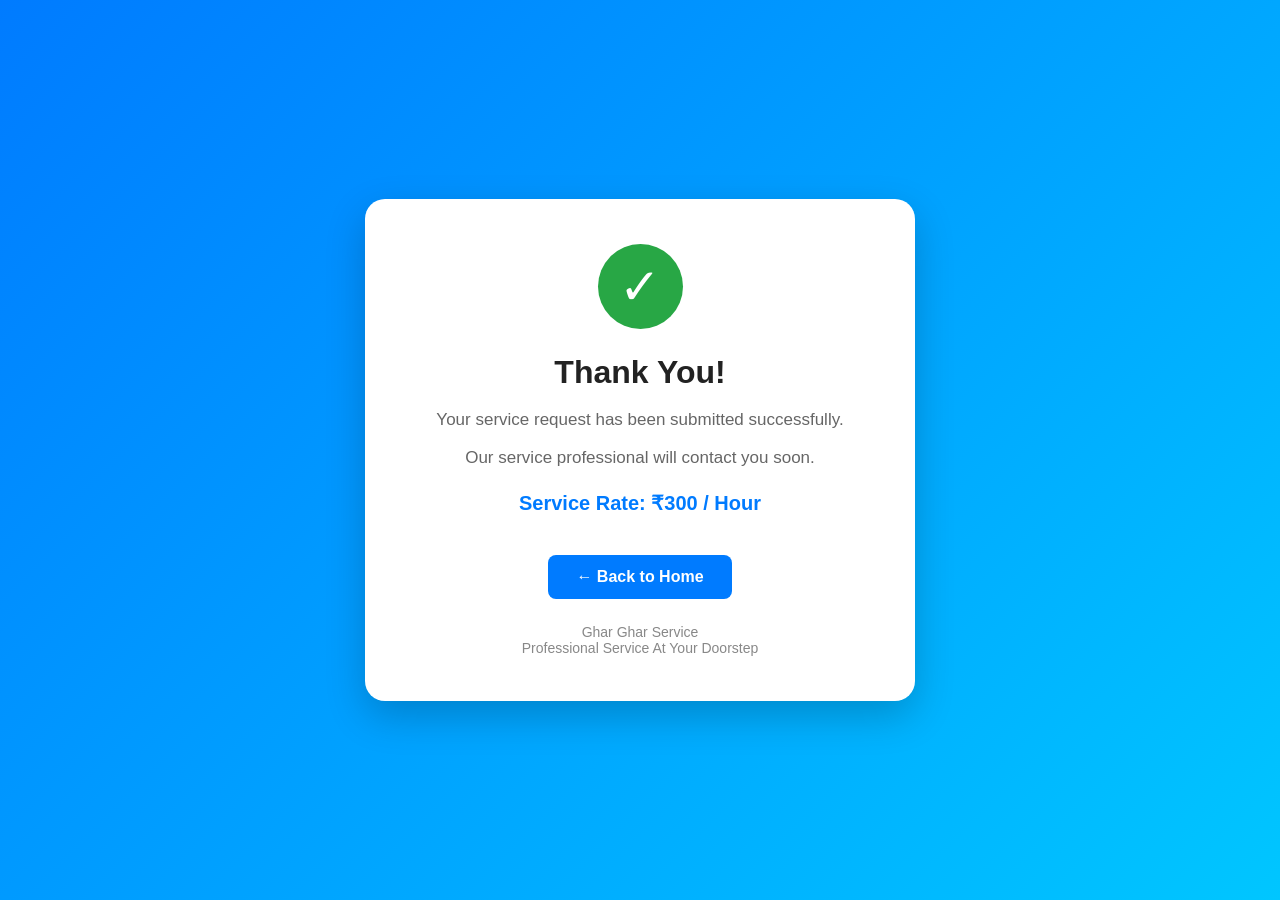
==== thanks.html @ c3189ed9 "Add files via upload" ====
<!DOCTYPE html>
<html lang="en">
<head>
    <meta charset="UTF-8">
    <meta name="viewport" content="width=device-width, initial-scale=1.0">

    <title>Thank You - Ghar Ghar Service</title>

    <style>
        * {
            margin: 0;
            padding: 0;
            box-sizing: border-box;
            font-family: Arial, sans-serif;
        }

        body {
            min-height: 100vh;
            display: flex;
            justify-content: center;
            align-items: center;
            background: linear-gradient(135deg, #007bff, #00c6ff);
            padding: 20px;
        }

        .thank-box {
            background: white;
            width: 100%;
            max-width: 550px;
            padding: 45px 30px;
            text-align: center;
            border-radius: 20px;
            box-shadow: 0 15px 40px rgba(0,0,0,0.2);
        }

        .check {
            width: 85px;
            height: 85px;
            margin: 0 auto 25px;
            border-radius: 50%;
            background: #28a745;
            color: white;
            font-size: 50px;
            display: flex;
            justify-content: center;
            align-items: center;
        }

        h1 {
            color: #222;
            font-size: 32px;
            margin-bottom: 15px;
        }

        p {
            color: #666;
            font-size: 17px;
            line-height: 1.6;
            margin-bottom: 10px;
        }

        .price {
            margin: 20px 0;
            font-size: 20px;
            font-weight: bold;
            color: #007bff;
        }

        .home-btn {
            display: inline-block;
            margin-top: 20px;
            padding: 13px 28px;
            background: #007bff;
            color: white;
            text-decoration: none;
            border-radius: 8px;
            font-weight: bold;
            transition: 0.3s;
        }

        .home-btn:hover {
            background: #0056b3;
            transform: translateY(-2px);
        }

        .small-text {
            margin-top: 25px;
            font-size: 14px;
            color: #888;
        }

        @media (max-width: 500px) {
            .thank-box {
                padding: 35px 20px;
            }

            h1 {
                font-size: 26px;
            }

            p {
                font-size: 15px;
            }
        }
    </style>
</head>

<body>

    <div class="thank-box">

        <div class="check">✓</div>

        <h1>Thank You!</h1>

        <p>
            Your service request has been submitted successfully.
        </p>

        <p>
            Our service professional will contact you soon.
        </p>

        <div class="price">
            Service Rate: ₹300 / Hour
        </div>

        <a href="index.html" class="home-btn">
            ← Back to Home
        </a>

        <div class="small-text">
            Ghar Ghar Service<br>
            Professional Service At Your Doorstep
        </div>

    </div>

</body>
</html>
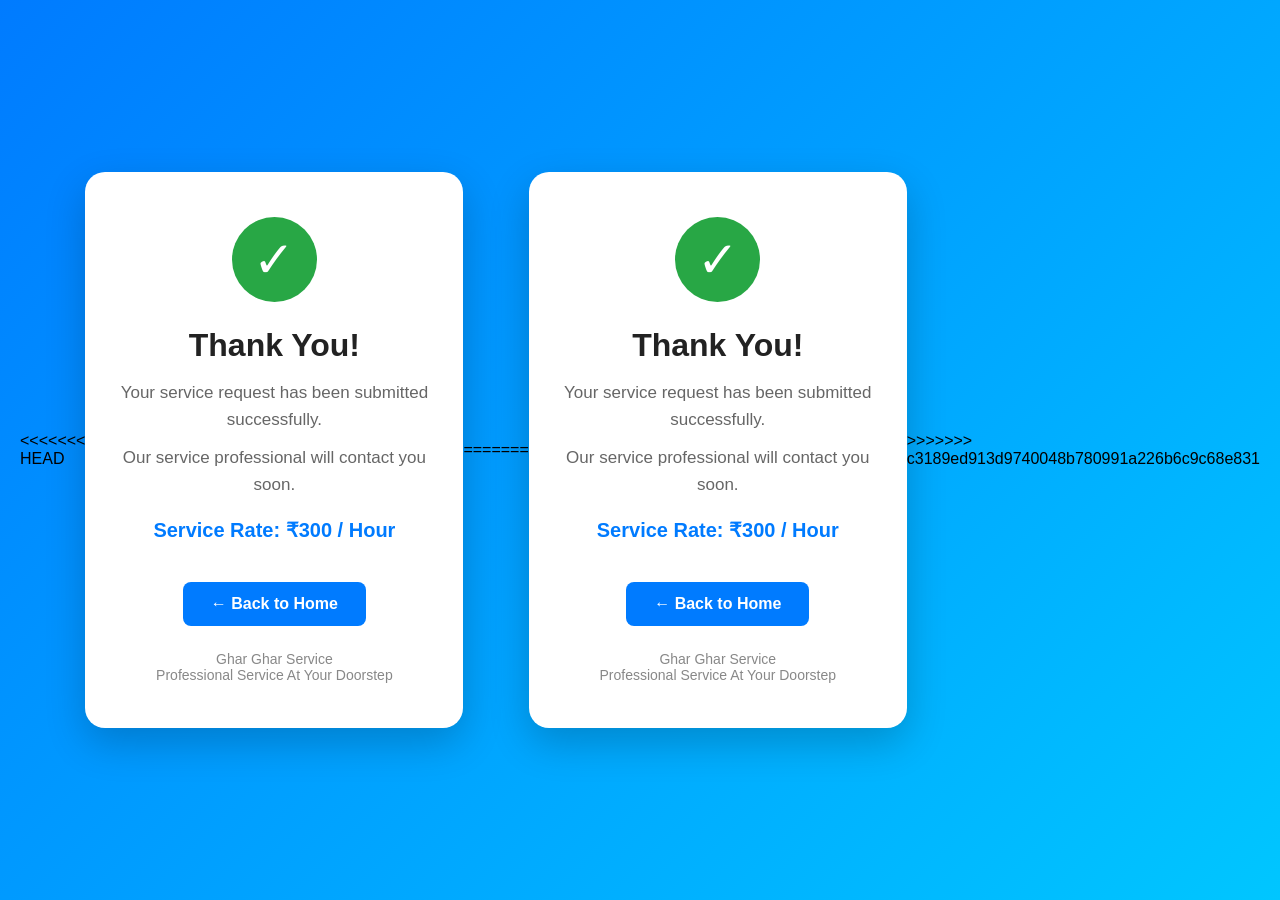
==== commit c584a358: "Merge GitHub repository" ====
--- a/thanks.html
+++ b/thanks.html
@@ -1,140 +1,282 @@
-<!DOCTYPE html>
-<html lang="en">
-<head>
-    <meta charset="UTF-8">
-    <meta name="viewport" content="width=device-width, initial-scale=1.0">
-
-    <title>Thank You - Ghar Ghar Service</title>
-
-    <style>
-        * {
-            margin: 0;
-            padding: 0;
-            box-sizing: border-box;
-            font-family: Arial, sans-serif;
-        }
-
-        body {
-            min-height: 100vh;
-            display: flex;
-            justify-content: center;
-            align-items: center;
-            background: linear-gradient(135deg, #007bff, #00c6ff);
-            padding: 20px;
-        }
-
-        .thank-box {
-            background: white;
-            width: 100%;
-            max-width: 550px;
-            padding: 45px 30px;
-            text-align: center;
-            border-radius: 20px;
-            box-shadow: 0 15px 40px rgba(0,0,0,0.2);
-        }
-
-        .check {
-            width: 85px;
-            height: 85px;
-            margin: 0 auto 25px;
-            border-radius: 50%;
-            background: #28a745;
-            color: white;
-            font-size: 50px;
-            display: flex;
-            justify-content: center;
-            align-items: center;
-        }
-
-        h1 {
-            color: #222;
-            font-size: 32px;
-            margin-bottom: 15px;
-        }
-
-        p {
-            color: #666;
-            font-size: 17px;
-            line-height: 1.6;
-            margin-bottom: 10px;
-        }
-
-        .price {
-            margin: 20px 0;
-            font-size: 20px;
-            font-weight: bold;
-            color: #007bff;
-        }
-
-        .home-btn {
-            display: inline-block;
-            margin-top: 20px;
-            padding: 13px 28px;
-            background: #007bff;
-            color: white;
-            text-decoration: none;
-            border-radius: 8px;
-            font-weight: bold;
-            transition: 0.3s;
-        }
-
-        .home-btn:hover {
-            background: #0056b3;
-            transform: translateY(-2px);
-        }
-
-        .small-text {
-            margin-top: 25px;
-            font-size: 14px;
-            color: #888;
-        }
-
-        @media (max-width: 500px) {
-            .thank-box {
-                padding: 35px 20px;
-            }
-
-            h1 {
-                font-size: 26px;
-            }
-
-            p {
-                font-size: 15px;
-            }
-        }
-    </style>
-</head>
-
-<body>
-
-    <div class="thank-box">
-
-        <div class="check">✓</div>
-
-        <h1>Thank You!</h1>
-
-        <p>
-            Your service request has been submitted successfully.
-        </p>
-
-        <p>
-            Our service professional will contact you soon.
-        </p>
-
-        <div class="price">
-            Service Rate: ₹300 / Hour
-        </div>
-
-        <a href="index.html" class="home-btn">
-            ← Back to Home
-        </a>
-
-        <div class="small-text">
-            Ghar Ghar Service<br>
-            Professional Service At Your Doorstep
-        </div>
-
-    </div>
-
-</body>
+<<<<<<< HEAD
+<!DOCTYPE html>
+<html lang="en">
+<head>
+    <meta charset="UTF-8">
+    <meta name="viewport" content="width=device-width, initial-scale=1.0">
+
+    <title>Thank You - Ghar Ghar Service</title>
+
+    <style>
+        * {
+            margin: 0;
+            padding: 0;
+            box-sizing: border-box;
+            font-family: Arial, sans-serif;
+        }
+
+        body {
+            min-height: 100vh;
+            display: flex;
+            justify-content: center;
+            align-items: center;
+            background: linear-gradient(135deg, #007bff, #00c6ff);
+            padding: 20px;
+        }
+
+        .thank-box {
+            background: white;
+            width: 100%;
+            max-width: 550px;
+            padding: 45px 30px;
+            text-align: center;
+            border-radius: 20px;
+            box-shadow: 0 15px 40px rgba(0,0,0,0.2);
+        }
+
+        .check {
+            width: 85px;
+            height: 85px;
+            margin: 0 auto 25px;
+            border-radius: 50%;
+            background: #28a745;
+            color: white;
+            font-size: 50px;
+            display: flex;
+            justify-content: center;
+            align-items: center;
+        }
+
+        h1 {
+            color: #222;
+            font-size: 32px;
+            margin-bottom: 15px;
+        }
+
+        p {
+            color: #666;
+            font-size: 17px;
+            line-height: 1.6;
+            margin-bottom: 10px;
+        }
+
+        .price {
+            margin: 20px 0;
+            font-size: 20px;
+            font-weight: bold;
+            color: #007bff;
+        }
+
+        .home-btn {
+            display: inline-block;
+            margin-top: 20px;
+            padding: 13px 28px;
+            background: #007bff;
+            color: white;
+            text-decoration: none;
+            border-radius: 8px;
+            font-weight: bold;
+            transition: 0.3s;
+        }
+
+        .home-btn:hover {
+            background: #0056b3;
+            transform: translateY(-2px);
+        }
+
+        .small-text {
+            margin-top: 25px;
+            font-size: 14px;
+            color: #888;
+        }
+
+        @media (max-width: 500px) {
+            .thank-box {
+                padding: 35px 20px;
+            }
+
+            h1 {
+                font-size: 26px;
+            }
+
+            p {
+                font-size: 15px;
+            }
+        }
+    </style>
+</head>
+
+<body>
+
+    <div class="thank-box">
+
+        <div class="check">✓</div>
+
+        <h1>Thank You!</h1>
+
+        <p>
+            Your service request has been submitted successfully.
+        </p>
+
+        <p>
+            Our service professional will contact you soon.
+        </p>
+
+        <div class="price">
+            Service Rate: ₹300 / Hour
+        </div>
+
+        <a href="index.html" class="home-btn">
+            ← Back to Home
+        </a>
+
+        <div class="small-text">
+            Ghar Ghar Service<br>
+            Professional Service At Your Doorstep
+        </div>
+
+    </div>
+
+</body>
+=======
+<!DOCTYPE html>
+<html lang="en">
+<head>
+    <meta charset="UTF-8">
+    <meta name="viewport" content="width=device-width, initial-scale=1.0">
+
+    <title>Thank You - Ghar Ghar Service</title>
+
+    <style>
+        * {
+            margin: 0;
+            padding: 0;
+            box-sizing: border-box;
+            font-family: Arial, sans-serif;
+        }
+
+        body {
+            min-height: 100vh;
+            display: flex;
+            justify-content: center;
+            align-items: center;
+            background: linear-gradient(135deg, #007bff, #00c6ff);
+            padding: 20px;
+        }
+
+        .thank-box {
+            background: white;
+            width: 100%;
+            max-width: 550px;
+            padding: 45px 30px;
+            text-align: center;
+            border-radius: 20px;
+            box-shadow: 0 15px 40px rgba(0,0,0,0.2);
+        }
+
+        .check {
+            width: 85px;
+            height: 85px;
+            margin: 0 auto 25px;
+            border-radius: 50%;
+            background: #28a745;
+            color: white;
+            font-size: 50px;
+            display: flex;
+            justify-content: center;
+            align-items: center;
+        }
+
+        h1 {
+            color: #222;
+            font-size: 32px;
+            margin-bottom: 15px;
+        }
+
+        p {
+            color: #666;
+            font-size: 17px;
+            line-height: 1.6;
+            margin-bottom: 10px;
+        }
+
+        .price {
+            margin: 20px 0;
+            font-size: 20px;
+            font-weight: bold;
+            color: #007bff;
+        }
+
+        .home-btn {
+            display: inline-block;
+            margin-top: 20px;
+            padding: 13px 28px;
+            background: #007bff;
+            color: white;
+            text-decoration: none;
+            border-radius: 8px;
+            font-weight: bold;
+            transition: 0.3s;
+        }
+
+        .home-btn:hover {
+            background: #0056b3;
+            transform: translateY(-2px);
+        }
+
+        .small-text {
+            margin-top: 25px;
+            font-size: 14px;
+            color: #888;
+        }
+
+        @media (max-width: 500px) {
+            .thank-box {
+                padding: 35px 20px;
+            }
+
+            h1 {
+                font-size: 26px;
+            }
+
+            p {
+                font-size: 15px;
+            }
+        }
+    </style>
+</head>
+
+<body>
+
+    <div class="thank-box">
+
+        <div class="check">✓</div>
+
+        <h1>Thank You!</h1>
+
+        <p>
+            Your service request has been submitted successfully.
+        </p>
+
+        <p>
+            Our service professional will contact you soon.
+        </p>
+
+        <div class="price">
+            Service Rate: ₹300 / Hour
+        </div>
+
+        <a href="index.html" class="home-btn">
+            ← Back to Home
+        </a>
+
+        <div class="small-text">
+            Ghar Ghar Service<br>
+            Professional Service At Your Doorstep
+        </div>
+
+    </div>
+
+</body>
+>>>>>>> c3189ed913d9740048b780991a226b6c9c68e831
 </html>
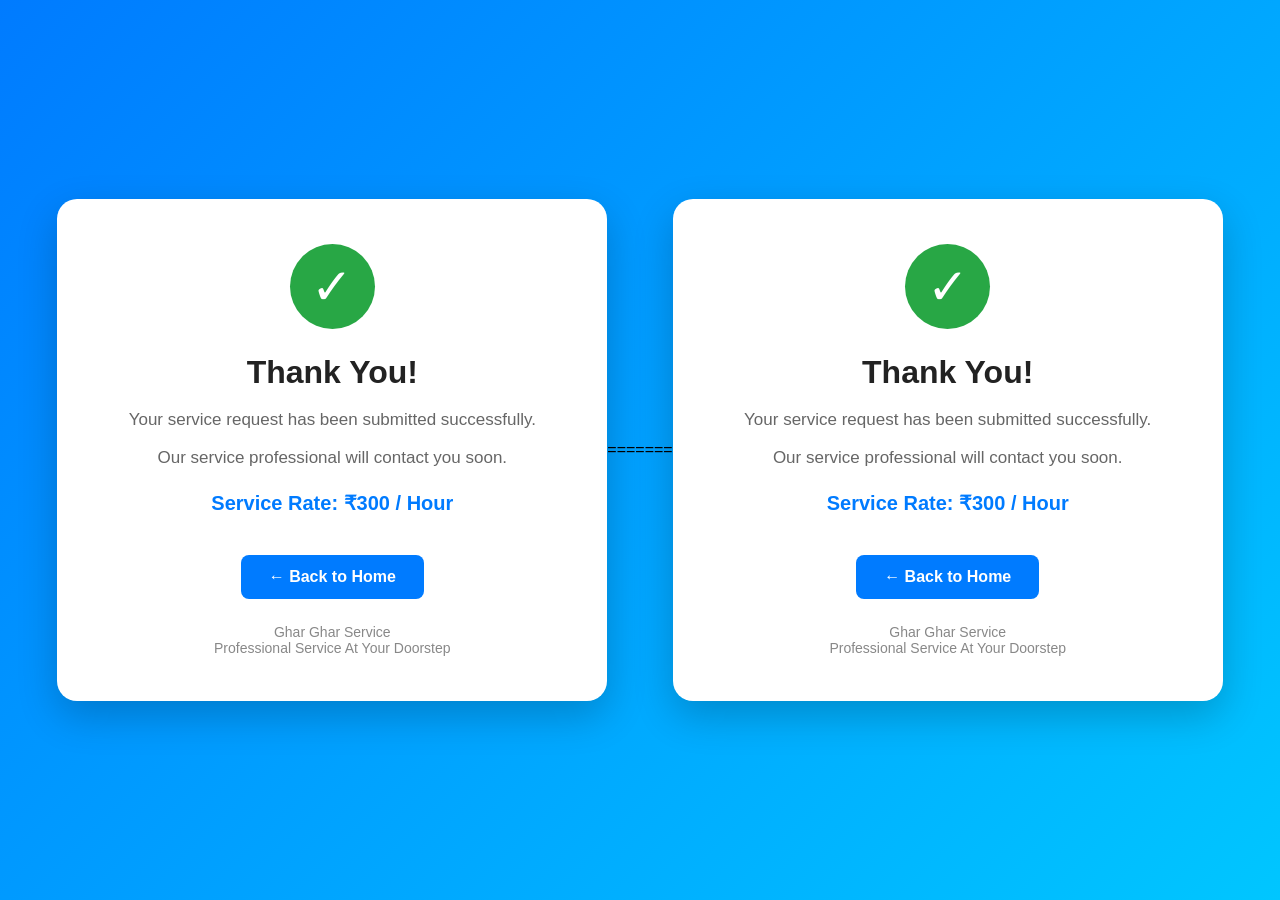
==== commit 33cd9137: "Update thanks.html" ====
--- a/thanks.html
+++ b/thanks.html
@@ -1,4 +1,3 @@
-<<<<<<< HEAD
 <!DOCTYPE html>
 <html lang="en">
 <head>
@@ -278,5 +277,4 @@
     </div>
 
 </body>
->>>>>>> c3189ed913d9740048b780991a226b6c9c68e831
-</html>+</html>
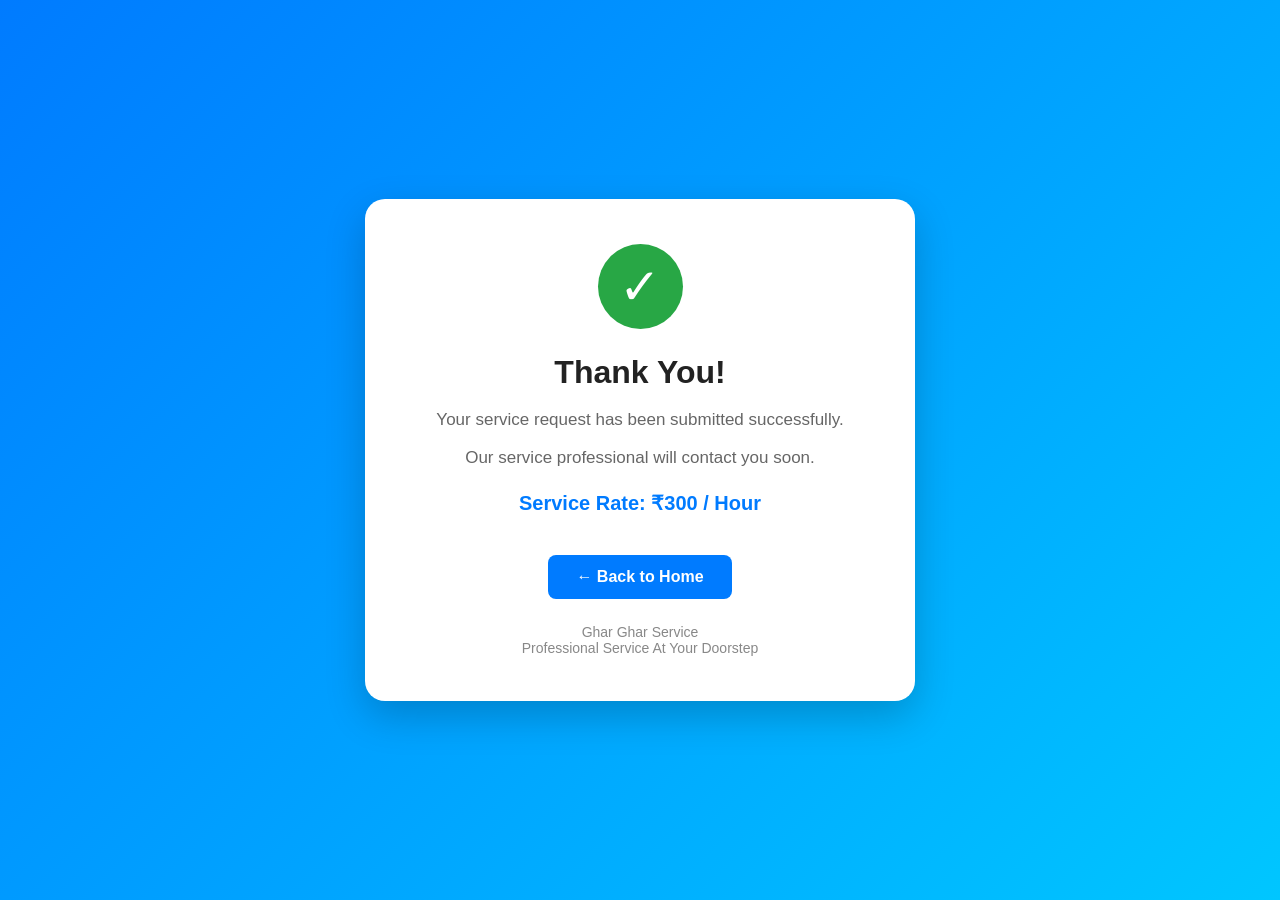
==== commit e499b44f: "Update thanks.html" ====
--- a/thanks.html
+++ b/thanks.html
@@ -1,143 +1,3 @@
-<!DOCTYPE html>
-<html lang="en">
-<head>
-    <meta charset="UTF-8">
-    <meta name="viewport" content="width=device-width, initial-scale=1.0">
-
-    <title>Thank You - Ghar Ghar Service</title>
-
-    <style>
-        * {
-            margin: 0;
-            padding: 0;
-            box-sizing: border-box;
-            font-family: Arial, sans-serif;
-        }
-
-        body {
-            min-height: 100vh;
-            display: flex;
-            justify-content: center;
-            align-items: center;
-            background: linear-gradient(135deg, #007bff, #00c6ff);
-            padding: 20px;
-        }
-
-        .thank-box {
-            background: white;
-            width: 100%;
-            max-width: 550px;
-            padding: 45px 30px;
-            text-align: center;
-            border-radius: 20px;
-            box-shadow: 0 15px 40px rgba(0,0,0,0.2);
-        }
-
-        .check {
-            width: 85px;
-            height: 85px;
-            margin: 0 auto 25px;
-            border-radius: 50%;
-            background: #28a745;
-            color: white;
-            font-size: 50px;
-            display: flex;
-            justify-content: center;
-            align-items: center;
-        }
-
-        h1 {
-            color: #222;
-            font-size: 32px;
-            margin-bottom: 15px;
-        }
-
-        p {
-            color: #666;
-            font-size: 17px;
-            line-height: 1.6;
-            margin-bottom: 10px;
-        }
-
-        .price {
-            margin: 20px 0;
-            font-size: 20px;
-            font-weight: bold;
-            color: #007bff;
-        }
-
-        .home-btn {
-            display: inline-block;
-            margin-top: 20px;
-            padding: 13px 28px;
-            background: #007bff;
-            color: white;
-            text-decoration: none;
-            border-radius: 8px;
-            font-weight: bold;
-            transition: 0.3s;
-        }
-
-        .home-btn:hover {
-            background: #0056b3;
-            transform: translateY(-2px);
-        }
-
-        .small-text {
-            margin-top: 25px;
-            font-size: 14px;
-            color: #888;
-        }
-
-        @media (max-width: 500px) {
-            .thank-box {
-                padding: 35px 20px;
-            }
-
-            h1 {
-                font-size: 26px;
-            }
-
-            p {
-                font-size: 15px;
-            }
-        }
-    </style>
-</head>
-
-<body>
-
-    <div class="thank-box">
-
-        <div class="check">✓</div>
-
-        <h1>Thank You!</h1>
-
-        <p>
-            Your service request has been submitted successfully.
-        </p>
-
-        <p>
-            Our service professional will contact you soon.
-        </p>
-
-        <div class="price">
-            Service Rate: ₹300 / Hour
-        </div>
-
-        <a href="index.html" class="home-btn">
-            ← Back to Home
-        </a>
-
-        <div class="small-text">
-            Ghar Ghar Service<br>
-            Professional Service At Your Doorstep
-        </div>
-
-    </div>
-
-</body>
-=======
 <!DOCTYPE html>
 <html lang="en">
 <head>
